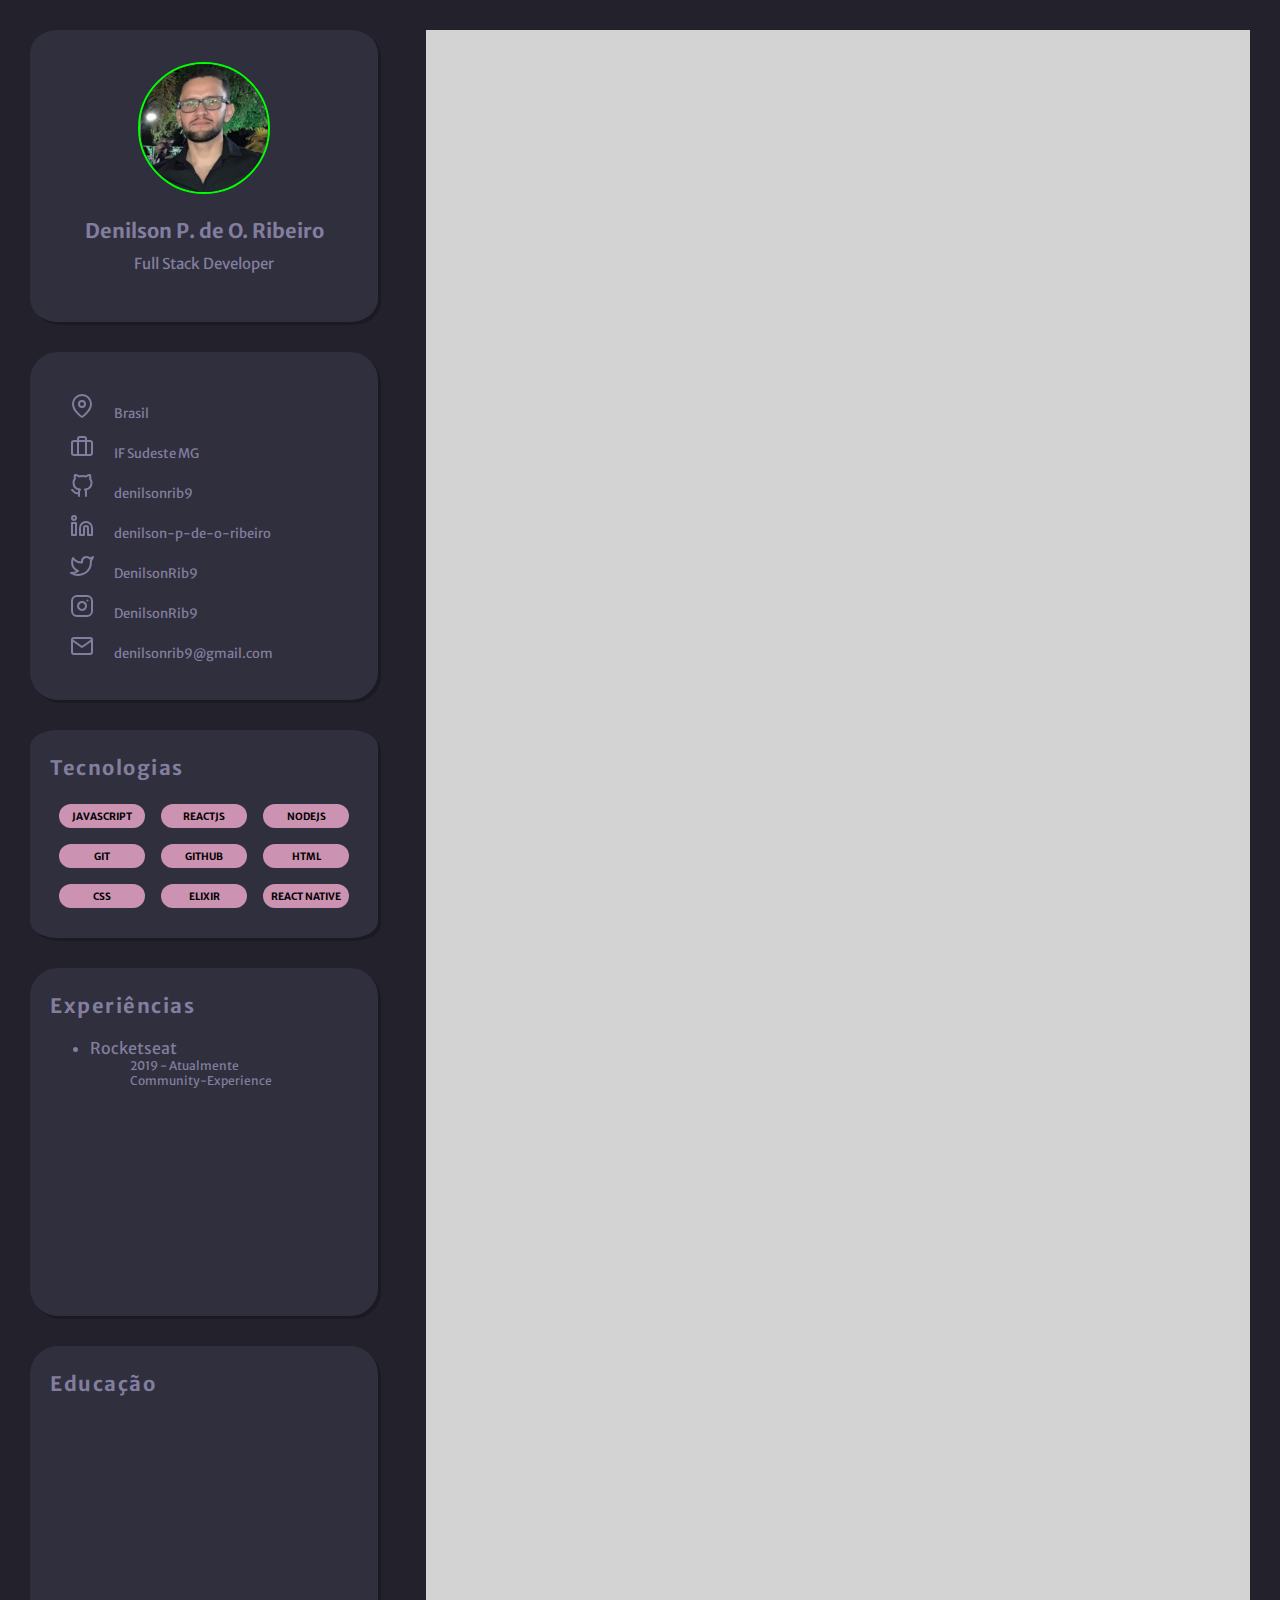
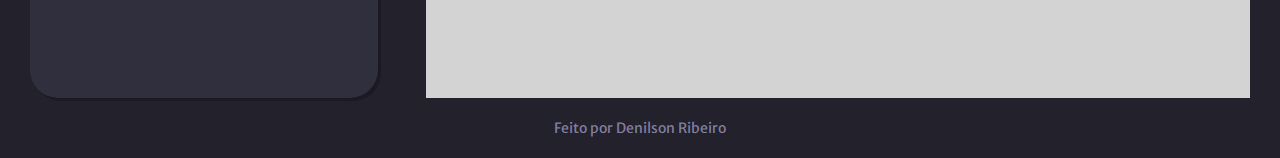
==== Portfólio/portfolio.html @ 16bca011 "Portfolio Project" ====
<!DOCTYPE html>
<html lang="en">
<head>
    <meta charset="UTF-8">
    <meta http-equiv="X-UA-Compatible" content="IE=edge">
    <meta name="viewport" content="width=device-width, initial-scale=1.0">
    <title>Portfólio</title>

    <link rel="stylesheet" href="style.css">
</head>
<body>
    <div class="container">
        <aside>
            <div class="person">
                <img src="./assets/image.png" alt="">
                <p>Denilson P. de O. Ribeiro</p>
                <p>Full Stack Developer</p>
            </div>
            <div class="contact">
                <ul>                    
                    <li><img src="./assets/map-pin.svg"><a href="https://www.google.com/maps/place/Brasil/@-13.702797,-69.6865109,4z/data=!3m1!4b1!4m5!3m4!1s0x9c59c7ebcc28cf:0x295a1506f2293e63!8m2!3d-14.235004!4d-51.92528">Brasil</a></li>
                    <li><img src="./assets/briefcase.svg"><a href="https://www.ifsudestemg.edu.br/juizdefora">IF Sudeste MG</a></li>
                    <li><img src="./assets/github.svg"><a href="https://github.com/DenilsonRib9">denilsonrib9</a></li>
                    <li><img src="./assets/linkedin.svg"><a href="https://www.linkedin.com/in/denilson-p-de-o-ribeiro/">denilson-p-de-o-ribeiro</a></li>
                    <li><img src="./assets/twitter.svg"><a href="https://twitter.com/DenilsonRib9">DenilsonRib9</a></li>
                    <li><img src="./assets/instagram.svg"><a href="https://instagram.com/denilsonrib9">DenilsonRib9</a></li>
                    <li><img src="./assets/mail.svg"><a href="mailto:denilsonrib9@gmail.com">denilsonrib9@gmail.com</a></li>
                </ul>
            </div>
            <div class="tecnologies">
                <h2>Tecnologias</h2>
                <div class="badges">
                    <div class="badgesIcon">JAVASCRIPT</div>
                    <div class="badgesIcon">REACTJS</div>
                    <div class="badgesIcon">NODEJS</div>
                    <div class="badgesIcon">GIT</div>
                    <div class="badgesIcon">GITHUB</div>
                    <div class="badgesIcon">HTML</div>
                    <div class="badgesIcon">CSS</div>
                    <div class="badgesIcon">ELIXIR</div>
                    <div class="badgesIcon">REACT NATIVE</div>
                </div>
            </div>
            <div class="experiences">
                <h2>Experiências</h2>
                <ul class="principal">
                    <li>Rocketseat
                        <ul class="ulSecondly">
                            <li>2019 - Atualmente</li>
                            <li>Community-Experience</li>
                        </ul>
                    </li>
                </ul>
            </div>
            
            <div class="education">
                <h2>Educação</h2>
            </div>
        </aside>
    
        <main>
    
        </main>
    </div>
    
    <footer>
        Feito por Denilson Ribeiro
    </footer>
</body>
</html>
---- Portfólio/style.css ----
@import url('https://fonts.googleapis.com/css2?family=Merriweather+Sans&display=swap');

:root {
    --body-bg-color: #22212C;
    --text-color: #837E9F;
    --bg-cards: #302F3D;
    --bg-techs: #CB92B1;
}

* {
     margin: 0;
}

body {
    background: var(--body-bg-color);
    height: auto;
}

.container {
    background: var(--body-bg-color);
    height: auto;

    display: flex;
    gap: 3rem;
}

aside {
    margin: 30px 0 0 30px;
    padding: 0;

    /* background: lightgray; */
    height: auto;
    flex-basis: 25%;

    display: flex;
    flex-direction: column;

    gap: 30px;
}

aside div {
    background: var(--bg-cards);

    border-radius: 8%;
    box-shadow: 3px 3px rgba(0, 0, 0, .2)
}

.person {
    width: 348px;
    height: 292px;

    display: flex;
    flex-direction: column;
    align-items: center;
}

.person img {
    margin-top: 2rem;
    height: 128px;
    width: 128px;
    border-radius: 50%;

    border: 2px solid #00FF00;

}

.person p:nth-child(2) {
    margin-top: 1.5rem;

    font-family: 'Merriweather Sans', sans-serif;
    font-weight: bold;
    font-size: 20px;
    color: var(--text-color);

}

.person p:nth-child(3) {
    margin-top: .7rem;

    font-family: 'Merriweather Sans', sans-serif;
    font-weight: light;
    font-size: 15px;
    color: var(--text-color);
}

.contact {
    width: 348px;
    height: 348px;

    display: flex;
    flex-direction: column;
    justify-content: center;
}

.contact ul {
    display: flex;
    list-style: none;
    flex-direction: column;
    justify-content: center;
    gap: 1rem;
    line-height: 0;

    font-family: 'Merriweather Sans', sans-serif;
    font-weight: normal;
    font-size: 13px;
    color: var(--text-color)
}

.contact a {
    font-family: 'Merriweather Sans', sans-serif;
    font-weight: normal;
    font-size: 13px;
    text-decoration: none;
    color: var(--text-color);
}

.contact img {
    width: 24px;
    height: 24px;
    margin-right: 20px;
}

.tecnologies {
    width: 348px;
    height: 208px;
}

h2 {
    margin: 25px 0 0 20px;

    font-family: 'Merriweather Sans', sans-serif;
    font-weight: bold;
    font-size: 20px;
    color: var(--text-color);
    letter-spacing: 1.5px;
}

.tecnologies .badges {
    margin-top: 1.5rem;

    box-shadow: none;

    display: flex;
    flex-wrap: wrap;
    gap: 1rem;
    justify-content: center;
}

.badgesIcon {
    box-shadow: none;
    border-radius: 30px;

    width: 86px;
    height: 24px;
    background: var(--bg-techs);

    font-family: 'Merriweather Sans', sans-serif;
    font-weight: bold;
    font-size: 10px;
    text-align: center;

    display: flex;
    align-items: center;
    justify-content: center;
}

.experiences {
    width: 348px;
    height: 348px;
}

.experiences .principal {
    margin: 20px 0 0 20px;
    font-family: 'Merriweather Sans', sans-serif;
    color: var(--text-color);

    display: flex;
    justify-content: left;
}

.experiences .ulSecondly {
    list-style: none;
    font-size: 12px;

    list-style-position: left;
}

.experiences .ulSecondly:nth-child(1) {
    font-weight: 400;
}

.experiences .ulSecondly:nth-child(2) {
    font-weight: bold;
}

.education {
    width: 348px;
    height: 352px;
}

main {
    margin: 30px 30px 0 0;
    background: lightgray;
    height: auto;
    flex: 1;
}

footer {
    font-family: 'Merriweather Sans', sans-serif;
    font-weight: normal;
    font-size: 14px;
    color: var(--text-color);

    height: 60px;

    display: flex;
    align-items: center;
    justify-content: center;
}
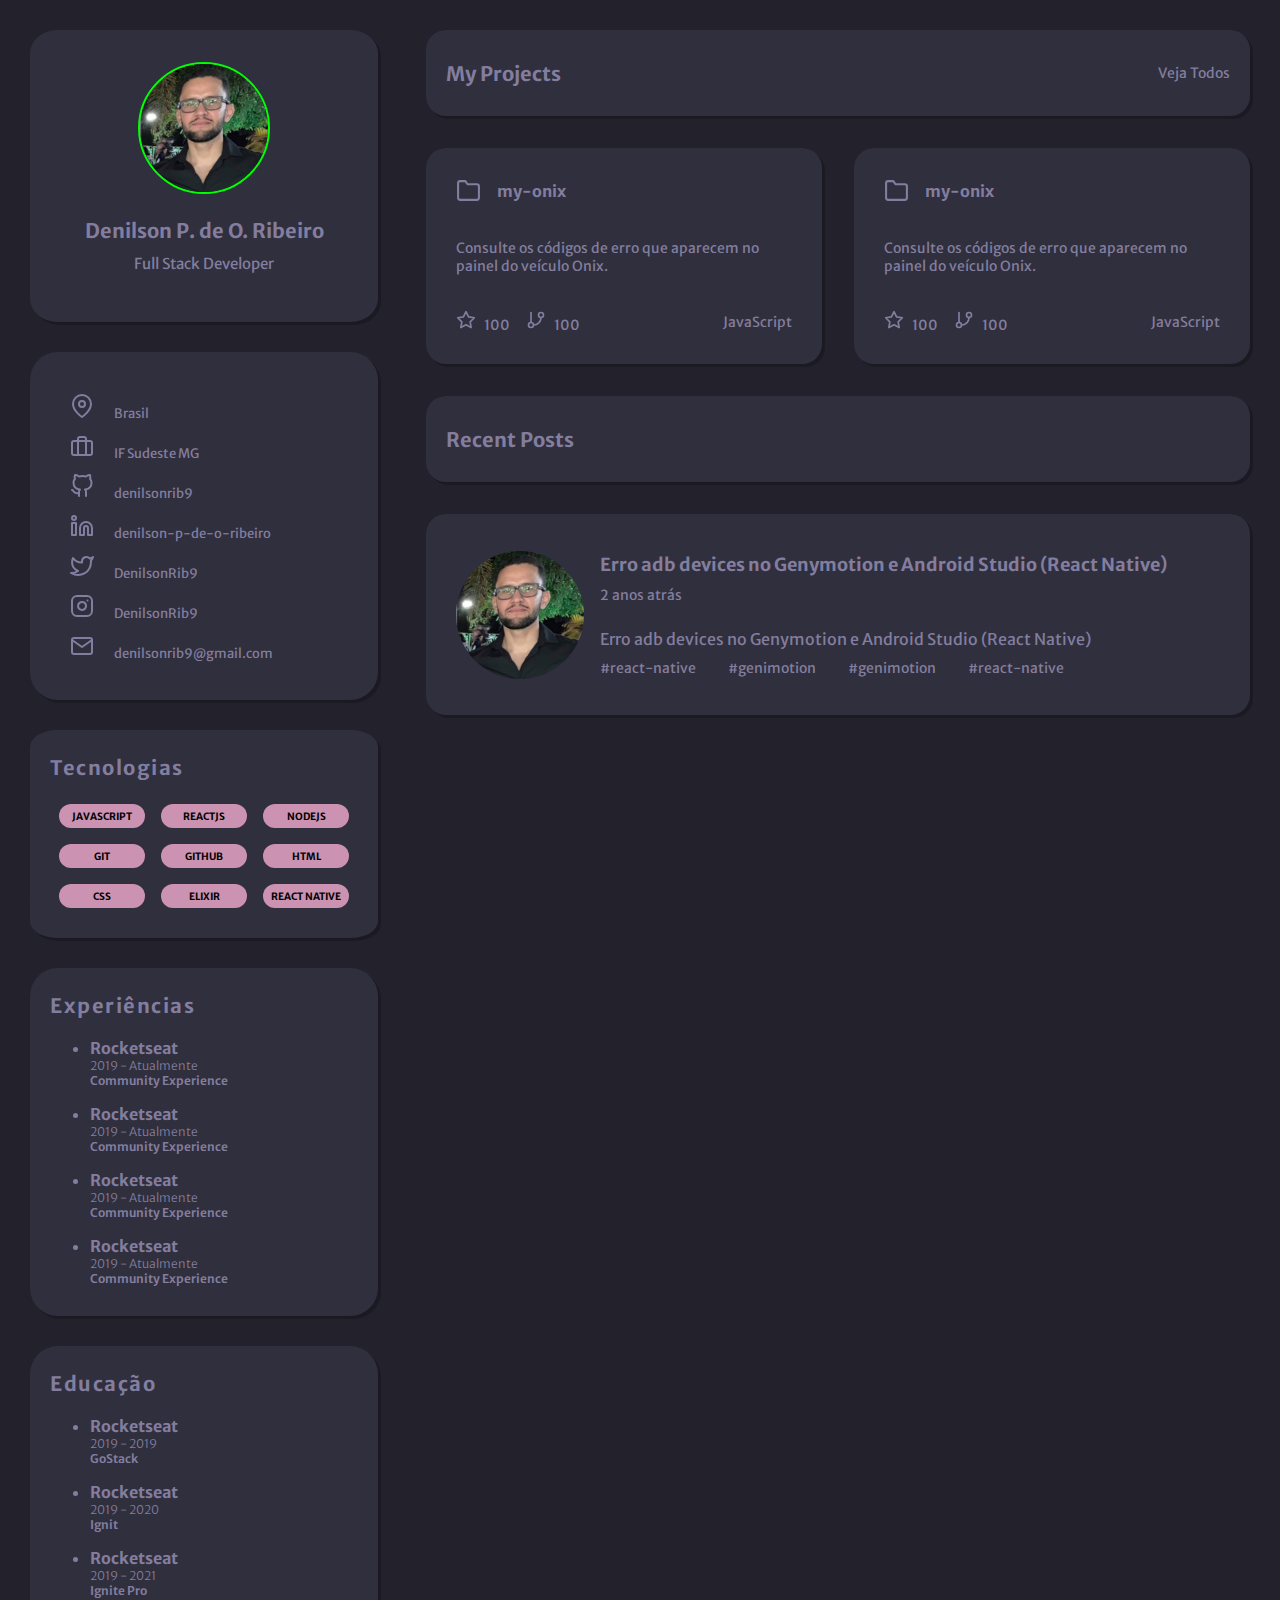
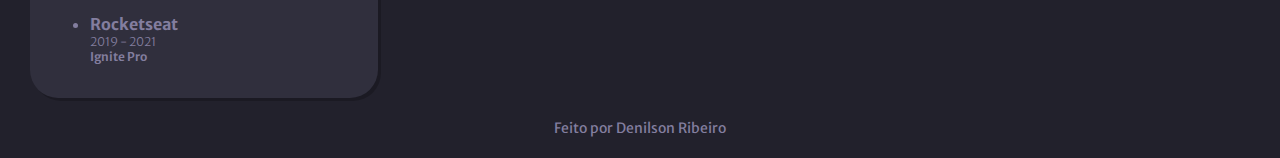
==== commit 765cc17c: "Continuando o portfolio" ====
--- a/Portfólio/portfolio.html
+++ b/Portfólio/portfolio.html
@@ -1,5 +1,6 @@
 <!DOCTYPE html>
 <html lang="en">
+
 <head>
     <meta charset="UTF-8">
     <meta http-equiv="X-UA-Compatible" content="IE=edge">
@@ -8,6 +9,7 @@
 
     <link rel="stylesheet" href="style.css">
 </head>
+
 <body>
     <div class="container">
         <aside>
@@ -17,14 +19,20 @@
                 <p>Full Stack Developer</p>
             </div>
             <div class="contact">
-                <ul>                    
-                    <li><img src="./assets/map-pin.svg"><a href="https://www.google.com/maps/place/Brasil/@-13.702797,-69.6865109,4z/data=!3m1!4b1!4m5!3m4!1s0x9c59c7ebcc28cf:0x295a1506f2293e63!8m2!3d-14.235004!4d-51.92528">Brasil</a></li>
-                    <li><img src="./assets/briefcase.svg"><a href="https://www.ifsudestemg.edu.br/juizdefora">IF Sudeste MG</a></li>
+                <ul>
+                    <li><img src="./assets/map-pin.svg"><a
+                            href="https://www.google.com/maps/place/Brasil/@-13.702797,-69.6865109,4z/data=!3m1!4b1!4m5!3m4!1s0x9c59c7ebcc28cf:0x295a1506f2293e63!8m2!3d-14.235004!4d-51.92528">Brasil</a>
+                    </li>
+                    <li><img src="./assets/briefcase.svg"><a href="https://www.ifsudestemg.edu.br/juizdefora">IF Sudeste
+                            MG</a></li>
                     <li><img src="./assets/github.svg"><a href="https://github.com/DenilsonRib9">denilsonrib9</a></li>
-                    <li><img src="./assets/linkedin.svg"><a href="https://www.linkedin.com/in/denilson-p-de-o-ribeiro/">denilson-p-de-o-ribeiro</a></li>
+                    <li><img src="./assets/linkedin.svg"><a
+                            href="https://www.linkedin.com/in/denilson-p-de-o-ribeiro/">denilson-p-de-o-ribeiro</a></li>
                     <li><img src="./assets/twitter.svg"><a href="https://twitter.com/DenilsonRib9">DenilsonRib9</a></li>
-                    <li><img src="./assets/instagram.svg"><a href="https://instagram.com/denilsonrib9">DenilsonRib9</a></li>
-                    <li><img src="./assets/mail.svg"><a href="mailto:denilsonrib9@gmail.com">denilsonrib9@gmail.com</a></li>
+                    <li><img src="./assets/instagram.svg"><a href="https://instagram.com/denilsonrib9">DenilsonRib9</a>
+                    </li>
+                    <li><img src="./assets/mail.svg"><a href="mailto:denilsonrib9@gmail.com">denilsonrib9@gmail.com</a>
+                    </li>
                 </ul>
             </div>
             <div class="tecnologies">
@@ -45,26 +53,121 @@
                 <h2>Experiências</h2>
                 <ul class="principal">
                     <li>Rocketseat
-                        <ul class="ulSecondly">
-                            <li>2019 - Atualmente</li>
-                            <li>Community-Experience</li>
-                        </ul>
+                        <h3 class="specs">
+                            <p class="light">2019 - Atualmente</p>
+                            <p class="bold">Community Experience</p>
+                        </h3>
+                    </li>
+                    <li>Rocketseat
+                        <h3 class="specs">
+                            <p class="light">2019 - Atualmente</p>
+                            <p class="bold">Community Experience</p>
+                        </h3>
+                    </li>
+                    <li>Rocketseat
+                        <h3 class="specs">
+                            <p class="light">2019 - Atualmente</p>
+                            <p class="bold">Community Experience</p>
+                        </h3>
+                    </li>
+                    <li>Rocketseat
+                        <h3 class="specs">
+                            <p class="light">2019 - Atualmente</p>
+                            <p class="bold">Community Experience</p>
+                        </h3>
                     </li>
                 </ul>
             </div>
-            
+
             <div class="education">
                 <h2>Educação</h2>
+                <ul class="principal">
+                    <li>Rocketseat
+                        <h3 class="specs">
+                            <p class="light">2019 - 2019</p>
+                            <p class="bold">GoStack</p>
+                        </h3>
+                    </li>
+                    <li>Rocketseat
+                        <h3 class="specs">
+                            <p class="light">2019 - 2020</p>
+                            <p class="bold">Ignit</p>
+                        </h3>
+                    </li>
+                    <li>Rocketseat
+                        <h3 class="specs">
+                            <p class="light">2019 - 2021</p>
+                            <p class="bold">Ignite Pro</p>
+                        </h3>
+                    </li>
+                    <li>Rocketseat
+                        <h3 class="specs">
+                            <p class="light">2019 - 2021</p>
+                            <p class="bold">Ignite Pro</p>
+                        </h3>
+                    </li>
+                </ul>
             </div>
         </aside>
-    
+
         <main>
-    
-        </main>
+            <div class="myProjects">
+                <p class="title">My Projects</p>
+                <a href="#">
+                    <p class="seeAll">Veja Todos</p>
+                </a>
+            </div>
+
+            <div class="Projects">
+                <a href="#" class="buttonProject">
+                    <div class="ProjectBox">
+                        <p class="projectTitle"><img src="./assets/folder.svg" alt="">my-onix</p>
+                        <p>Consulte os códigos de erro que aparecem no painel do veículo Onix.</p>
+                        <div class="specs">
+                            <p><img src="./assets/star.svg" class="icon">100</p>
+                            <p><img src="./assets/git-branch.svg" class="icon">100</p>
+                            <p>JavaScript</p>
+                        </div>
+                    </div>
+                </a>
+                <a href="#" class="buttonProject">
+                    <div class="ProjectBox">
+                        <p class="projectTitle"><img src="./assets/folder.svg" alt=""> my-onix</p>
+                        <p>Consulte os códigos de erro que aparecem no painel do veículo Onix.</p>
+                        <div class="specs">
+                            <p><img src="./assets/star.svg" class="icon">100</p>
+                            <p><img src="./assets/git-branch.svg" class="icon">100</p>
+                            <p>JavaScript</p>
+                        </div>
+                    </div>
+                </a>
+            </div>
+
+            <div class="myProjects">
+                <p class="title">Recent Posts</p>
+            </div>
+            <a href="#" class="buttonPost">
+                <div class="posts">
+                    <img src="./assets/image.png" alt="">
+                    <div class="postInfo">
+                        <p class="titlePost">Erro adb devices no Genymotion e Android Studio (React Native)</p>
+                        <p class="date">2 anos atrás</p>
+                        <p class="description">Erro adb devices no Genymotion e Android Studio (React Native)</p>
+                        <div class="tags">
+                            <p>#react-native</p>
+                            <p>#genimotion</p>
+                            <p>#genimotion</p>
+                            <p>#react-native</p>
+                        </div>
+                    </div>
+                </div>
+            </a>
+
     </div>
-    
+
     <footer>
         Feito por Denilson Ribeiro
     </footer>
 </body>
+
 </html>--- a/Portfólio/style.css
+++ b/Portfólio/style.css
@@ -169,28 +169,28 @@
     height: 348px;
 }
 
-.experiences .principal {
+.principal {
     margin: 20px 0 0 20px;
     font-family: 'Merriweather Sans', sans-serif;
-    color: var(--text-color);
-
-    display: flex;
-    justify-content: left;
-}
-
-.experiences .ulSecondly {
-    list-style: none;
+    font-weight: bold;
+    color: var(--text-color);
+
+    display: flex;
+    flex-direction: column;
+    gap: 1rem;
+}
+
+.specs {
+    font-family: 'Merriweather Sans', sans-serif;
     font-size: 12px;
-
-    list-style-position: left;
-}
-
-.experiences .ulSecondly:nth-child(1) {
-    font-weight: 400;
-}
-
-.experiences .ulSecondly:nth-child(2) {
-    font-weight: bold;
+}
+
+.light {
+    font-weight: 300;
+}
+
+.bold {
+    font-weight: 600;
 }
 
 .education {
@@ -200,10 +200,190 @@
 
 main {
     margin: 30px 30px 0 0;
-    background: lightgray;
+    /* background: lightgray; */
     height: auto;
     flex: 1;
-}
+
+    display: flex;
+    flex-direction: column;
+    gap: 2rem;
+}
+
+.myProjects {
+    height: 86px;
+    width: 100%;
+    padding: 0;
+
+    background: var(--bg-cards);
+
+    border-radius: 20px 20px;
+    box-shadow: 3px 3px rgba(0, 0, 0, .2);
+
+    display: flex;
+    justify-content:space-between;
+    align-items: center;
+}
+
+.myProjects .title {
+    margin-left: 20px;
+
+    font-family: 'Merriweather Sans', sans-serif;
+    font-weight: bold;
+    font-size: 20px;
+    color: var(--text-color);
+}
+
+.myProjects a {
+    text-decoration: none;
+}
+
+.myProjects .seeAll {
+    margin-right: 20px;
+
+    font-family: 'Merriweather Sans', sans-serif;
+    font-weight: normal;
+    font-size: 14px;
+    color: var(--text-color);
+}
+
+.Projects {
+    width: 100%;
+    height: auto;
+
+    display: flex;
+    justify-content: space-between;
+    gap: 2rem;
+}
+
+.ProjectBox {
+    height: 156px;
+    flex: 1;
+    padding: 30px;
+    display: flex;
+    flex-direction: column;
+    justify-content: space-between;
+
+    background: var(--bg-cards);
+
+    border-radius: 20px 20px;
+    box-shadow: 3px 3px rgba(0, 0, 0, .2);
+}
+
+.buttonProject {
+    text-decoration: none;
+}
+
+.ProjectBox p:nth-child(2) {
+    font-family: 'Merriweather Sans', sans-serif;
+    font-weight: normal;
+    font-size: 14px;
+    color: var(--text-color);
+}
+
+.projectTitle {
+    font-family: 'Merriweather Sans', sans-serif;
+    font-weight: bold;
+    font-size: 16px;
+    color: var(--text-color);
+
+    display: flex;
+    align-items: center;
+    gap: 1rem;
+
+}
+
+.projectTitle img {
+    width: 25px;
+    height: 25px;
+}
+
+.ProjectBox .icon {
+    margin-right: .5rem;
+    height: 20px;
+    width: 20px;
+}
+
+.ProjectBox .specs {
+    /* background: #00FF00; */
+    padding: 0;
+
+    font-family: 'Merriweather Sans', sans-serif;
+    font-weight: normal;
+    font-size: 14px;
+    color: var(--text-color);
+
+    display: flex;
+    align-items: center;
+    position: relative;
+    gap: 1rem;
+}
+
+.specs p:nth-child(3) {
+    position: absolute;
+    right: 0;
+}
+
+.posts {
+    height: 201px;
+    width: 100%;
+    padding: 0px;
+
+    background: var(--bg-cards);
+
+    border-radius: 20px 20px;
+    box-shadow: 3px 3px rgba(0, 0, 0, .2);
+
+    display: flex;
+    align-items: center;
+    gap: 1rem;
+}
+
+.buttonPost {
+    text-decoration: none;   
+}
+
+.posts img {
+    width: 128px;
+    height: 128px;
+    margin-left: 30px;
+
+    border-radius: 50%;
+}
+
+.postInfo {
+    display: flex;
+    flex-direction: column;
+
+    font-family: 'Merriweather Sans', sans-serif;
+    color: var(--text-color);
+}
+
+.postInfo .titlePost{
+    font-size: 18px;
+    font-weight: bold;
+
+}
+
+.postInfo .date {
+    margin-top: 10px;
+    font-size: 14px;
+    font-weight: normal;
+}
+
+.postInfo .description {
+    margin-top: 25px;
+    font-size: 16px;
+    font-weight: normal;
+}
+
+.postInfo .tags {
+    display: flex;
+    margin-top: 10px;
+    font-size: 14px;
+    font-weight: normal;
+    gap: 2rem;
+}
+
 
 footer {
     font-family: 'Merriweather Sans', sans-serif;
